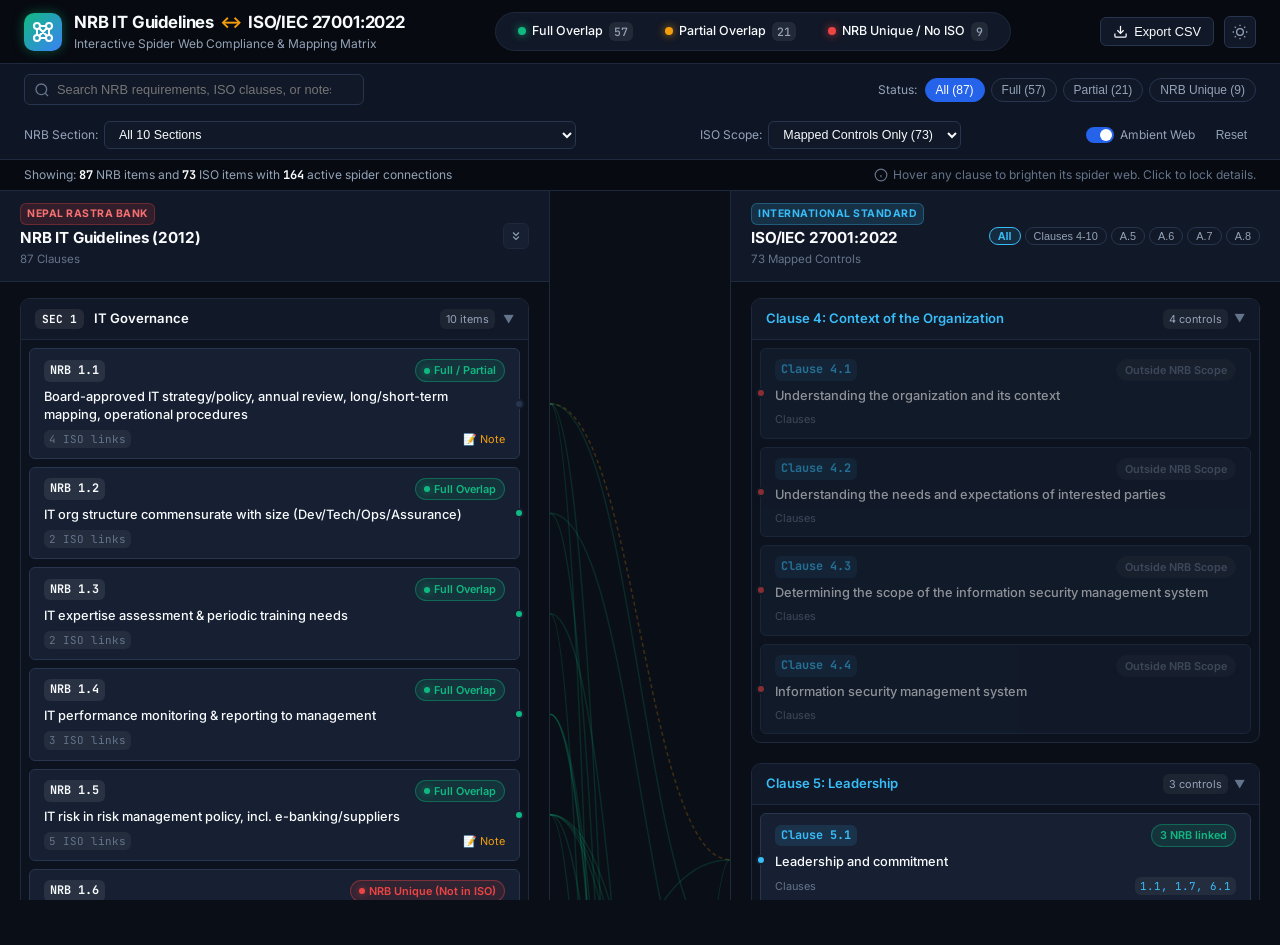
==== index.html @ d47e1eea "first" ====
<!DOCTYPE html>
<html lang="en">
<head>
  <meta charset="UTF-8">
  <meta name="viewport" content="width=device-width, initial-scale=1.0">
  <title>NRB IT Guidelines ↔ ISO 27001:2022 Interactive Spider Web</title>
  <link rel="stylesheet" href="style.css">
  <link rel="preconnect" href="https://fonts.googleapis.com">
  <link rel="preconnect" href="https://fonts.gstatic.com" crossorigin>
  <link href="https://fonts.googleapis.com/css2?family=Inter:wght@300;400;500;600;700;800&family=JetBrains+Mono:wght@400;500;600&display=swap" rel="stylesheet">
</head>
<body class="dark-theme">
  <!-- Top App Bar -->
  <header class="top-header">
    <div class="brand-group">
      <div class="brand-icon">
        <svg width="24" height="24" viewBox="0 0 24 24" fill="none" stroke="currentColor" stroke-width="2">
          <circle cx="6" cy="6" r="3"/>
          <circle cx="18" cy="18" r="3"/>
          <circle cx="6" cy="18" r="3"/>
          <circle cx="18" cy="6" r="3"/>
          <path d="M6 9v6M18 9v6M9 6h6M9 18h6M8.5 8.5l7 7M8.5 15.5l7-7"/>
        </svg>
      </div>
      <div class="brand-text">
        <h1>NRB IT Guidelines <span>↔</span> ISO/IEC 27001:2022</h1>
        <p class="brand-subtitle">Interactive Spider Web Compliance & Mapping Matrix</p>
      </div>
    </div>

    <!-- Quick Legend -->
    <div class="legend-bar">
      <div class="legend-item" data-filter="full" id="legendFull">
        <span class="legend-dot dot-full"></span>
        <span class="legend-name">Full Overlap</span>
        <span class="legend-count" id="countFull">57</span>
      </div>
      <div class="legend-item" data-filter="partial" id="legendPartial">
        <span class="legend-dot dot-partial"></span>
        <span class="legend-name">Partial Overlap</span>
        <span class="legend-count" id="countPartial">21</span>
      </div>
      <div class="legend-item" data-filter="none" id="legendNone">
        <span class="legend-dot dot-none"></span>
        <span class="legend-name">NRB Unique / No ISO</span>
        <span class="legend-count" id="countNone">9</span>
      </div>
    </div>

    <!-- Actions -->
    <div class="header-actions">
      <button class="btn btn-outline" id="btnExportCsv" title="Export Mappings to CSV">
        <svg width="15" height="15" viewBox="0 0 24 24" fill="none" stroke="currentColor" stroke-width="2">
          <path d="M21 15v4a2 2 0 0 1-2 2H5a2 2 0 0 1-2-2v-4"/>
          <polyline points="7 10 12 15 17 10"/>
          <line x1="12" y1="15" x2="12" y2="3"/>
        </svg>
        <span>Export CSV</span>
      </button>
      <button class="btn btn-icon" id="btnThemeToggle" title="Toggle Theme">
        <svg id="themeIconSun" width="16" height="16" viewBox="0 0 24 24" fill="none" stroke="currentColor" stroke-width="2">
          <circle cx="12" cy="12" r="5"/>
          <line x1="12" y1="1" x2="12" y2="3"/>
          <line x1="12" y1="21" x2="12" y2="23"/>
          <line x1="4.22" y1="4.22" x2="5.64" y2="5.64"/>
          <line x1="18.36" y1="18.36" x2="19.78" y2="19.78"/>
          <line x1="1" y1="12" x2="3" y2="12"/>
          <line x1="21" y1="12" x2="23" y2="12"/>
          <line x1="4.22" y1="19.78" x2="5.64" y2="18.36"/>
          <line x1="18.36" y1="5.64" x2="19.78" y2="4.22"/>
        </svg>
      </button>
    </div>
  </header>

  <!-- Controls & Filter Toolbar -->
  <section class="toolbar">
    <div class="search-box">
      <svg class="search-icon" width="16" height="16" viewBox="0 0 24 24" fill="none" stroke="currentColor" stroke-width="2">
        <circle cx="11" cy="11" r="8"/>
        <line x1="21" y1="21" x2="16.65" y2="16.65"/>
      </svg>
      <input type="text" id="searchInput" placeholder="Search NRB requirements, ISO clauses, or notes...">
      <button class="search-clear-btn" id="searchClearBtn" title="Clear search">✕</button>
    </div>

    <!-- Filter Pills -->
    <div class="filter-group">
      <label>Status:</label>
      <button class="filter-pill active" data-status="all">All (87)</button>
      <button class="filter-pill pill-full" data-status="full">Full (57)</button>
      <button class="filter-pill pill-partial" data-status="partial">Partial (21)</button>
      <button class="filter-pill pill-none" data-status="none">NRB Unique (9)</button>
    </div>

    <!-- Section Filter Dropdown -->
    <div class="dropdown-group">
      <label for="sectionSelect">NRB Section:</label>
      <select id="sectionSelect">
        <option value="all">All 10 Sections</option>
      </select>
    </div>

    <!-- ISO Filter Dropdown -->
    <div class="dropdown-group">
      <label for="isoScopeSelect">ISO Scope:</label>
      <select id="isoScopeSelect">
        <option value="mapped">Mapped Controls Only (73)</option>
        <option value="all">All Standard Controls (123)</option>
      </select>
    </div>

    <!-- Display Options -->
    <div class="toggle-group">
      <label class="toggle-label" title="Show all background spider lines or only highlight on hover">
        <input type="checkbox" id="toggleShowAllLines" checked>
        <span class="toggle-switch"></span>
        <span class="toggle-text">Ambient Web</span>
      </label>
      <button class="btn btn-sm btn-ghost" id="btnResetFilters" title="Reset all filters">Reset</button>
    </div>
  </section>

  <!-- Notification Banner / Stats Info -->
  <div class="info-strip" id="infoStrip">
    <div class="focus-banner" id="focusBanner" style="display: none;">
      <span class="focus-pulse-dot"></span>
      <span class="focus-badge">FOCUS VIEW</span>
      <span class="focus-text" id="focusBannerText">Showing mapped clauses only</span>
      <button class="btn btn-sm btn-outline focus-return-btn" id="btnDeselectFocus" title="Return to full view (Esc)">✕ Deselect / Return</button>
    </div>
    <div class="info-stat">
      <span>Showing:</span> <strong id="visibleNrbCount">87</strong> NRB items
      <span>and</span> <strong id="visibleIsoCount">73</strong> ISO items
      <span>with</span> <strong id="visibleLinksCount">164</strong> active spider connections
    </div>
    <div class="hover-hint" id="hoverHint">
      <svg width="14" height="14" viewBox="0 0 24 24" fill="none" stroke="currentColor" stroke-width="2">
        <circle cx="12" cy="12" r="10"/>
        <line x1="12" y1="16" x2="12" y2="12"/>
        <line x1="12" y1="8" x2="12.01" y2="8"/>
      </svg>
      <span>Hover any clause to brighten its spider web. Click to lock details.</span>
    </div>
  </div>

  <!-- Main Mapping Workspace -->
  <main class="mapping-workspace" id="workspace">
    <!-- Left Column: NRB IT Guidelines -->
    <section class="column-panel left-panel" id="nrbPanel">
      <div class="panel-header">
        <div class="panel-title-wrap">
          <div class="panel-badge nrb-badge">NEPAL RASTRA BANK</div>
          <h2>NRB IT Guidelines (2012)</h2>
          <span class="panel-count" id="nrbPanelCount">87 Clauses</span>
        </div>
        <button class="btn-icon-sm" id="btnCollapseAllSections" title="Expand / Collapse all sections">
          <svg width="14" height="14" viewBox="0 0 24 24" fill="none" stroke="currentColor" stroke-width="2">
            <polyline points="7 13 12 18 17 13"/>
            <polyline points="7 6 12 11 17 6"/>
          </svg>
        </button>
      </div>

      <div class="panel-content" id="nrbList">
        <!-- Injected via JavaScript -->
      </div>
    </section>

    <!-- Center Column: SVG Spider Web Canvas -->
    <div class="web-connector-container" id="webContainer">
      <svg id="spiderWebSvg" class="spider-web-svg" xmlns="http://www.w3.org/2000/svg">
        <defs>
          <filter id="glowGreen" x="-20%" y="-20%" width="140%" height="140%">
            <feDropShadow dx="0" dy="0" stdDeviation="3" flood-color="#10b981" flood-opacity="0.9"/>
          </filter>
          <filter id="glowYellow" x="-20%" y="-20%" width="140%" height="140%">
            <feDropShadow dx="0" dy="0" stdDeviation="3" flood-color="#f59e0b" flood-opacity="0.9"/>
          </filter>
          <filter id="glowRed" x="-20%" y="-20%" width="140%" height="140%">
            <feDropShadow dx="0" dy="0" stdDeviation="3" flood-color="#ef4444" flood-opacity="0.9"/>
          </filter>
        </defs>
        <g id="spiderLinesLayer"></g>
      </svg>
    </div>

    <!-- Right Column: ISO/IEC 27001:2022 -->
    <section class="column-panel right-panel" id="isoPanel">
      <div class="panel-header">
        <div class="panel-title-wrap">
          <div class="panel-badge iso-badge">INTERNATIONAL STANDARD</div>
          <h2>ISO/IEC 27001:2022</h2>
          <span class="panel-count" id="isoPanelCount">73 Mapped Controls</span>
        </div>
        <div class="iso-filter-pills">
          <button class="pill-mini active" data-isogroup="all">All</button>
          <button class="pill-mini" data-isogroup="Clauses">Clauses 4-10</button>
          <button class="pill-mini" data-isogroup="A.5">A.5</button>
          <button class="pill-mini" data-isogroup="A.6">A.6</button>
          <button class="pill-mini" data-isogroup="A.7">A.7</button>
          <button class="pill-mini" data-isogroup="A.8">A.8</button>
        </div>
      </div>

      <div class="panel-content" id="isoList">
        <div class="nrb-unique-notice" id="nrbUniqueNotice" style="display: none;">
          <div class="notice-icon">🔴</div>
          <div class="notice-title">NRB-Unique Requirement</div>
          <div class="notice-desc">This guideline is specific to Nepal Rastra Bank regulations with <strong>no direct ISO/IEC 27001:2022 equivalent</strong>. Dedicated Nepal banking audit evidence is required.</div>
        </div>
        <!-- Injected via JavaScript -->
      </div>
    </section>
  </main>

  <!-- Interactive Floating Line Tooltip -->
  <div class="line-tooltip" id="lineTooltip"></div>

  <!-- Scripts -->
  <script src="data.js"></script>
  <script src="app.js"></script>
</body>
</html>
---- style.css ----
/* ==========================================================================
   NRB IT Guidelines ↔ ISO 27001:2022 Interactive Spider Web Styles
   ========================================================================== */

:root {
  --font-sans: 'Inter', -apple-system, BlinkMacSystemFont, 'Segoe UI', Roboto, sans-serif;
  --font-mono: 'JetBrains Mono', monospace;

  /* Color Palette - Dark Theme Default */
  --bg-primary: #0a0e17;
  --bg-secondary: #111827;
  --bg-card: #162032;
  --bg-card-hover: #1e293b;
  --bg-card-active: #1e2e4a;
  --bg-header: #070a10;
  --bg-toolbar: #0e1626;
  --bg-drawer: #0f172a;
  
  --border-subtle: #1f293d;
  --border-card: #27354f;
  --border-active: #3b82f6;

  --text-primary: #f8fafc;
  --text-secondary: #94a3b8;
  --text-muted: #64748b;

  /* Status Colors */
  --color-full: #10b981;
  --color-full-bg: rgba(16, 185, 129, 0.12);
  --color-full-border: rgba(16, 185, 129, 0.4);
  --color-full-glow: rgba(16, 185, 129, 0.8);

  --color-partial: #f59e0b;
  --color-partial-bg: rgba(245, 158, 11, 0.12);
  --color-partial-border: rgba(245, 158, 11, 0.4);
  --color-partial-glow: rgba(245, 158, 11, 0.8);

  --color-none: #ef4444;
  --color-none-bg: rgba(239, 68, 68, 0.12);
  --color-none-border: rgba(239, 68, 68, 0.4);
  --color-none-glow: rgba(239, 68, 68, 0.8);

  --color-iso: #38bdf8;
  --color-iso-bg: rgba(56, 189, 248, 0.12);

  --shadow-sm: 0 1px 2px 0 rgba(0, 0, 0, 0.05);
  --shadow-md: 0 4px 6px -1px rgba(0, 0, 0, 0.3), 0 2px 4px -2px rgba(0, 0, 0, 0.3);
  --shadow-lg: 0 10px 25px -3px rgba(0, 0, 0, 0.5), 0 4px 6px -4px rgba(0, 0, 0, 0.5);
  --shadow-glow: 0 0 15px rgba(59, 130, 246, 0.35);

  --radius-sm: 6px;
  --radius-md: 10px;
  --radius-lg: 14px;
  --radius-full: 9999px;

  --transition-fast: 0.15s ease;
  --transition-normal: 0.25s ease;
}

/* Light Theme Variables */
body.light-theme {
  --bg-primary: #f1f5f9;
  --bg-secondary: #ffffff;
  --bg-card: #ffffff;
  --bg-card-hover: #f8fafc;
  --bg-card-active: #e0f2fe;
  --bg-header: #ffffff;
  --bg-toolbar: #f8fafc;
  --bg-drawer: #ffffff;

  --border-subtle: #e2e8f0;
  --border-card: #cbd5e1;
  --border-active: #2563eb;

  --text-primary: #0f172a;
  --text-secondary: #475569;
  --text-muted: #94a3b8;

  --color-full-bg: rgba(16, 185, 129, 0.15);
  --color-partial-bg: rgba(245, 158, 11, 0.15);
  --color-none-bg: rgba(239, 68, 68, 0.15);
  --color-iso-bg: rgba(14, 165, 233, 0.15);
}

/* Base Styles */
* {
  box-sizing: border-box;
  margin: 0;
  padding: 0;
}

html, body {
  height: 100%;
  font-family: var(--font-sans);
  background-color: var(--bg-primary);
  color: var(--text-primary);
  overflow: hidden;
  line-height: 1.5;
  -webkit-font-smoothing: antialiased;
}

/* ==========================================================================
   Header
   ========================================================================== */
.top-header {
  height: 64px;
  background-color: var(--bg-header);
  border-bottom: 1px solid var(--border-subtle);
  display: flex;
  align-items: center;
  justify-content: space-between;
  padding: 0 24px;
  gap: 20px;
  z-index: 30;
}

.brand-group {
  display: flex;
  align-items: center;
  gap: 12px;
}

.brand-icon {
  width: 38px;
  height: 38px;
  border-radius: var(--radius-md);
  background: linear-gradient(135deg, #10b981 0%, #3b82f6 100%);
  display: flex;
  align-items: center;
  justify-content: center;
  color: #ffffff;
  box-shadow: 0 0 12px rgba(16, 185, 129, 0.4);
}

.brand-text h1 {
  font-size: 1.05rem;
  font-weight: 700;
  letter-spacing: -0.01em;
  display: flex;
  align-items: center;
  gap: 6px;
}

.brand-text h1 span {
  color: var(--color-partial);
}

.brand-subtitle {
  font-size: 0.75rem;
  color: var(--text-secondary);
}

/* Legend Bar */
.legend-bar {
  display: flex;
  align-items: center;
  gap: 16px;
  background-color: var(--bg-secondary);
  padding: 6px 14px;
  border-radius: var(--radius-full);
  border: 1px solid var(--border-subtle);
}

.legend-item {
  display: flex;
  align-items: center;
  gap: 6px;
  font-size: 0.78rem;
  font-weight: 500;
  cursor: pointer;
  padding: 3px 8px;
  border-radius: var(--radius-full);
  transition: all var(--transition-fast);
}

.legend-item:hover {
  background-color: var(--bg-card-hover);
}

.legend-dot {
  width: 8px;
  height: 8px;
  border-radius: 50%;
}

.dot-full { background-color: var(--color-full); box-shadow: 0 0 8px var(--color-full-glow); }
.dot-partial { background-color: var(--color-partial); box-shadow: 0 0 8px var(--color-partial-glow); }
.dot-none { background-color: var(--color-none); box-shadow: 0 0 8px var(--color-none-glow); }

.legend-count {
  font-family: var(--font-mono);
  font-size: 0.72rem;
  padding: 1px 5px;
  background-color: rgba(255, 255, 255, 0.08);
  border-radius: var(--radius-sm);
  color: var(--text-secondary);
}

/* Header Actions */
.header-actions {
  display: flex;
  align-items: center;
  gap: 10px;
}

.btn {
  display: inline-flex;
  align-items: center;
  gap: 6px;
  padding: 6px 12px;
  border-radius: var(--radius-sm);
  font-size: 0.8rem;
  font-weight: 500;
  cursor: pointer;
  border: 1px solid transparent;
  transition: all var(--transition-fast);
  background-color: transparent;
  color: var(--text-primary);
}

.btn-outline {
  border-color: var(--border-card);
  background-color: var(--bg-secondary);
}

.btn-outline:hover {
  background-color: var(--bg-card-hover);
  border-color: var(--border-active);
}

.btn-ghost {
  color: var(--text-secondary);
}

.btn-ghost:hover {
  background-color: var(--bg-card-hover);
  color: var(--text-primary);
}

.btn-sm {
  padding: 4px 8px;
  font-size: 0.75rem;
}

.btn-icon {
  width: 32px;
  height: 32px;
  padding: 0;
  display: flex;
  align-items: center;
  justify-content: center;
  border-radius: var(--radius-sm);
  border: 1px solid var(--border-card);
  background-color: var(--bg-secondary);
  color: var(--text-secondary);
  cursor: pointer;
}

.btn-icon:hover {
  color: var(--text-primary);
  border-color: var(--border-active);
}

.btn-icon-sm {
  width: 26px;
  height: 26px;
  display: flex;
  align-items: center;
  justify-content: center;
  border-radius: var(--radius-sm);
  border: 1px solid var(--border-subtle);
  background-color: var(--bg-card);
  color: var(--text-secondary);
  cursor: pointer;
}

.btn-icon-sm:hover {
  background-color: var(--bg-card-hover);
  color: var(--text-primary);
}

/* ==========================================================================
   Toolbar
   ========================================================================== */
.toolbar {
  background-color: var(--bg-toolbar);
  border-bottom: 1px solid var(--border-subtle);
  padding: 10px 24px;
  display: flex;
  align-items: center;
  justify-content: space-between;
  gap: 16px;
  flex-wrap: wrap;
  z-index: 25;
}

.search-box {
  position: relative;
  width: 340px;
  display: flex;
  align-items: center;
}

.search-icon {
  position: absolute;
  left: 10px;
  color: var(--text-muted);
  pointer-events: none;
}

.search-box input {
  width: 100%;
  padding: 7px 32px 7px 32px;
  border-radius: var(--radius-sm);
  border: 1px solid var(--border-card);
  background-color: var(--bg-secondary);
  color: var(--text-primary);
  font-size: 0.8rem;
  outline: none;
  transition: all var(--transition-fast);
}

.search-box input:focus {
  border-color: var(--border-active);
  box-shadow: 0 0 0 2px rgba(59, 130, 246, 0.2);
}

.search-clear-btn {
  position: absolute;
  right: 8px;
  background: none;
  border: none;
  color: var(--text-muted);
  cursor: pointer;
  font-size: 0.75rem;
  display: none;
}

.search-clear-btn.visible {
  display: block;
}

.filter-group {
  display: flex;
  align-items: center;
  gap: 6px;
}

.filter-group label, .dropdown-group label {
  font-size: 0.75rem;
  color: var(--text-secondary);
  margin-right: 2px;
}

.filter-pill {
  padding: 4px 10px;
  border-radius: var(--radius-full);
  border: 1px solid var(--border-card);
  background-color: var(--bg-secondary);
  color: var(--text-secondary);
  font-size: 0.75rem;
  cursor: pointer;
  transition: all var(--transition-fast);
}

.filter-pill:hover {
  border-color: var(--border-active);
  color: var(--text-primary);
}

.filter-pill.active {
  background-color: #2563eb;
  color: #ffffff;
  border-color: #2563eb;
  font-weight: 500;
}

.filter-pill.pill-full.active {
  background-color: var(--color-full);
  border-color: var(--color-full);
  color: #052e16;
}

.filter-pill.pill-partial.active {
  background-color: var(--color-partial);
  border-color: var(--color-partial);
  color: #451a03;
}

.filter-pill.pill-none.active {
  background-color: var(--color-none);
  border-color: var(--color-none);
  color: #ffffff;
}

.dropdown-group select {
  padding: 5px 10px;
  border-radius: var(--radius-sm);
  border: 1px solid var(--border-card);
  background-color: var(--bg-secondary);
  color: var(--text-primary);
  font-size: 0.78rem;
  outline: none;
  cursor: pointer;
}

.dropdown-group select:focus {
  border-color: var(--border-active);
}

.toggle-group {
  display: flex;
  align-items: center;
  gap: 12px;
}

.toggle-label {
  display: flex;
  align-items: center;
  gap: 6px;
  font-size: 0.75rem;
  color: var(--text-secondary);
  cursor: pointer;
  user-select: none;
}

.toggle-label input {
  display: none;
}

.toggle-switch {
  width: 28px;
  height: 16px;
  border-radius: var(--radius-full);
  background-color: var(--border-card);
  position: relative;
  transition: all var(--transition-fast);
}

.toggle-switch::after {
  content: '';
  position: absolute;
  left: 2px;
  top: 2px;
  width: 12px;
  height: 12px;
  border-radius: 50%;
  background-color: #ffffff;
  transition: all var(--transition-fast);
}

.toggle-label input:checked + .toggle-switch {
  background-color: #2563eb;
}

.toggle-label input:checked + .toggle-switch::after {
  transform: translateX(12px);
}

/* ==========================================================================
   Info Strip
   ========================================================================== */
.info-strip {
  background-color: var(--bg-header);
  border-bottom: 1px solid var(--border-subtle);
  padding: 6px 24px;
  display: flex;
  align-items: center;
  justify-content: space-between;
  font-size: 0.75rem;
  color: var(--text-secondary);
}

.info-stat strong {
  color: var(--text-primary);
  font-family: var(--font-mono);
}

.hover-hint {
  display: flex;
  align-items: center;
  gap: 5px;
  color: var(--text-muted);
}

/* ==========================================================================
   Mapping Workspace Layout
   ========================================================================== */
.mapping-workspace {
  display: flex;
  height: calc(100vh - 146px);
  position: relative;
  overflow: hidden;
}

/* Columns */
.column-panel {
  flex: 1 1 0;
  min-width: 320px;
  display: flex;
  flex-direction: column;
  height: 100%;
  position: relative;
  background-color: var(--bg-primary);
}

.left-panel {
  border-right: 1px solid var(--border-subtle);
}

.right-panel {
  border-left: 1px solid var(--border-subtle);
}

.panel-header {
  padding: 12px 20px;
  border-bottom: 1px solid var(--border-subtle);
  background-color: var(--bg-secondary);
  display: flex;
  align-items: center;
  justify-content: space-between;
  flex-shrink: 0;
}

.panel-title-wrap {
  display: flex;
  flex-direction: column;
  gap: 2px;
}

.panel-badge {
  font-size: 0.65rem;
  font-weight: 700;
  letter-spacing: 0.05em;
  padding: 2px 6px;
  border-radius: var(--radius-sm);
  width: fit-content;
}

.nrb-badge {
  background-color: rgba(239, 68, 68, 0.15);
  color: #f87171;
  border: 1px solid rgba(239, 68, 68, 0.3);
}

.iso-badge {
  background-color: rgba(56, 189, 248, 0.15);
  color: #38bdf8;
  border: 1px solid rgba(56, 189, 248, 0.3);
}

.panel-header h2 {
  font-size: 0.95rem;
  font-weight: 700;
  letter-spacing: -0.01em;
}

.panel-count {
  font-size: 0.72rem;
  color: var(--text-muted);
}

.iso-filter-pills {
  display: flex;
  gap: 4px;
  flex-wrap: wrap;
}

.pill-mini {
  padding: 2px 8px;
  border-radius: var(--radius-full);
  border: 1px solid var(--border-card);
  background: transparent;
  color: var(--text-secondary);
  font-size: 0.68rem;
  cursor: pointer;
}

.pill-mini:hover {
  border-color: var(--border-active);
  color: var(--text-primary);
}

.pill-mini.active {
  background-color: var(--color-iso-bg);
  border-color: var(--color-iso);
  color: var(--color-iso);
  font-weight: 600;
}

.panel-content {
  flex: 1;
  overflow-y: auto;
  padding: 16px 20px;
  scroll-behavior: smooth;
}

/* Custom Scrollbars */
.panel-content::-webkit-scrollbar {
  width: 6px;
}

.panel-content::-webkit-scrollbar-track {
  background: transparent;
}

.panel-content::-webkit-scrollbar-thumb {
  background-color: var(--border-card);
  border-radius: 3px;
}

.panel-content::-webkit-scrollbar-thumb:hover {
  background-color: var(--text-muted);
}

/* ==========================================================================
   Spider Web SVG Canvas (Center Column)
   ========================================================================== */
.web-connector-container {
  width: 180px;
  flex-shrink: 0;
  height: 100%;
  position: relative;
  background-color: rgba(10, 14, 23, 0.6);
  pointer-events: none;
}

.spider-web-svg {
  width: 100%;
  height: 100%;
  position: absolute;
  top: 0;
  left: 0;
  overflow: visible;
}

/* SVG Line Paths */
.web-path {
  fill: none;
  pointer-events: stroke;
  cursor: pointer;
  transition: stroke-opacity 0.2s ease, stroke-width 0.2s ease;
}

/* Ambient Default */
.web-path.path-full {
  stroke: var(--color-full);
  stroke-opacity: 0.16;
  stroke-width: 1.5px;
}

.web-path.path-partial {
  stroke: var(--color-partial);
  stroke-opacity: 0.22;
  stroke-width: 1.5px;
  stroke-dasharray: 4, 3;
}

/* Hidden background web */
body.hide-ambient-web .web-path {
  stroke-opacity: 0 !important;
}

/* When a card or line is hovered */
body.has-active-hover .web-path {
  stroke-opacity: 0.03;
  stroke-width: 1px;
}

body.has-active-hover .web-path.is-active {
  stroke-opacity: 1.0 !important;
  stroke-width: 3.5px !important;
  stroke-dasharray: none !important;
}

.web-path.is-active.path-full {
  filter: url(#glowGreen);
}

.web-path.is-active.path-partial {
  filter: url(#glowYellow);
}

/* ==========================================================================
   Section Groupings & Cards (NRB Left Column)
   ========================================================================== */
.section-group, .iso-theme-group {
  margin-bottom: 20px;
  background-color: rgba(17, 24, 39, 0.5);
  border-radius: var(--radius-md);
  border: 1px solid var(--border-subtle);
  overflow: hidden;
  max-height: 5000px;
  opacity: 1;
  box-sizing: border-box;
  transition: max-height 0.38s cubic-bezier(0.4, 0, 0.2, 1),
              opacity 0.28s ease,
              margin 0.38s cubic-bezier(0.4, 0, 0.2, 1),
              border-color 0.28s ease;
}

.section-group.is-unmapped-hidden,
.iso-theme-group.is-unmapped-hidden {
  opacity: 0 !important;
  max-height: 0 !important;
  margin-top: 0 !important;
  margin-bottom: 0 !important;
  border-width: 0 !important;
  overflow: hidden !important;
  pointer-events: none !important;
}

.section-header {
  padding: 10px 14px;
  background-color: var(--bg-secondary);
  border-bottom: 1px solid var(--border-subtle);
  display: flex;
  align-items: center;
  justify-content: space-between;
  cursor: pointer;
  user-select: none;
  transition: background-color var(--transition-fast);
}

.section-header:hover {
  background-color: var(--bg-card-hover);
}

.section-header-left {
  display: flex;
  align-items: center;
  gap: 10px;
}

.section-number-badge {
  font-size: 0.7rem;
  font-weight: 700;
  padding: 2px 7px;
  border-radius: var(--radius-sm);
  background-color: rgba(255, 255, 255, 0.08);
  color: var(--text-primary);
  font-family: var(--font-mono);
}

.section-title {
  font-size: 0.82rem;
  font-weight: 600;
}

.section-header-right {
  display: flex;
  align-items: center;
  gap: 8px;
}

.section-stats-pill {
  font-size: 0.68rem;
  color: var(--text-secondary);
  background-color: rgba(255, 255, 255, 0.05);
  padding: 2px 6px;
  border-radius: var(--radius-sm);
}

.section-toggle-icon {
  font-size: 0.7rem;
  color: var(--text-muted);
  transition: transform var(--transition-fast);
}

.section-group.collapsed .section-toggle-icon {
  transform: rotate(-90deg);
}

.section-items {
  padding: 8px;
  display: flex;
  flex-direction: column;
  transition: all var(--transition-fast);
}

.section-group.collapsed .section-items {
  display: none;
}

/* Card Styles */
.clause-card {
  position: relative;
  background-color: var(--bg-card);
  border: 1px solid var(--border-card);
  border-radius: var(--radius-sm);
  padding: 10px 14px;
  margin-bottom: 8px;
  cursor: pointer;
  max-height: 340px;
  opacity: 1;
  transform: scale(1);
  box-sizing: border-box;
  transition: max-height 0.35s cubic-bezier(0.4, 0, 0.2, 1),
              opacity 0.25s ease,
              padding 0.35s cubic-bezier(0.4, 0, 0.2, 1),
              margin 0.35s cubic-bezier(0.4, 0, 0.2, 1),
              transform 0.25s ease,
              background-color var(--transition-fast),
              border-color var(--transition-fast),
              box-shadow var(--transition-fast);
}

.clause-card:last-child {
  margin-bottom: 0;
}

/* Hidden Unmapped - Smooth collapse */
.clause-card.is-unmapped-hidden {
  opacity: 0 !important;
  max-height: 0 !important;
  padding-top: 0 !important;
  padding-bottom: 0 !important;
  margin-top: 0 !important;
  margin-bottom: 0 !important;
  border: 0 !important;
  overflow: hidden !important;
  pointer-events: none !important;
  transform: scale(0.95) !important;
}

/* Faded Unmapped - Invisible on hovered side to preserve mouse position */
.clause-card.is-unmapped-faded {
  opacity: 0 !important;
  visibility: hidden !important;
  pointer-events: none !important;
  transform: scale(0.95) !important;
  filter: blur(3px) !important;
}

.clause-card:hover {
  background-color: var(--bg-card-hover);
  border-color: var(--border-active);
  transform: translateX(3px);
  box-shadow: var(--shadow-md);
}

.clause-card.is-active-source {
  background-color: var(--bg-card-active);
  transform: translateX(5px);
  box-shadow: 0 0 14px rgba(59, 130, 246, 0.3);
}

.clause-card.is-active-target {
  background-color: var(--bg-card-active);
  transform: translateX(-4px);
}

.clause-card.is-locked {
  border-color: #3b82f6 !important;
  background-color: rgba(59, 130, 246, 0.14) !important;
  box-shadow: 0 0 0 2px rgba(59, 130, 246, 0.6), 0 0 16px rgba(59, 130, 246, 0.35) !important;
  transform: scale(1.02) !important;
  z-index: 10;
}

/* Status Highlights */
.clause-card.status-full.is-active-source,
.clause-card.status-full.is-active-target {
  border-color: var(--color-full) !important;
  box-shadow: 0 0 14px var(--color-full-bg);
}

.clause-card.status-partial.is-active-source,
.clause-card.status-partial.is-active-target {
  border-color: var(--color-partial) !important;
  box-shadow: 0 0 14px var(--color-partial-bg);
}

.clause-card.status-none.is-active-source {
  border-color: var(--color-none) !important;
  box-shadow: 0 0 14px var(--color-none-bg);
}

/* Anchor Port Dots */
.anchor-port {
  position: absolute;
  width: 10px;
  height: 10px;
  border-radius: 50%;
  top: 50%;
  transform: translateY(-50%);
  background-color: var(--border-card);
  border: 2px solid var(--bg-card);
  transition: all var(--transition-fast);
  z-index: 10;
}

.left-panel .anchor-port {
  right: -5px;
}

.right-panel .anchor-port {
  left: -5px;
}

.anchor-port.port-full {
  background-color: var(--color-full);
}

.anchor-port.port-partial {
  background-color: var(--color-partial);
}

.anchor-port.port-none {
  background-color: var(--color-none);
}

.anchor-port.port-iso {
  background-color: var(--color-iso);
}

.clause-card:hover .anchor-port,
.clause-card.is-active-source .anchor-port,
.clause-card.is-active-target .anchor-port {
  transform: translateY(-50%) scale(1.4);
  box-shadow: 0 0 8px currentColor;
}

/* Card Header */
.card-header {
  display: flex;
  align-items: center;
  justify-content: space-between;
  margin-bottom: 6px;
  gap: 8px;
}

.ref-badge {
  font-family: var(--font-mono);
  font-size: 0.74rem;
  font-weight: 700;
  padding: 2px 6px;
  border-radius: var(--radius-sm);
  background-color: rgba(255, 255, 255, 0.08);
  color: var(--text-primary);
}

.status-badge {
  font-size: 0.68rem;
  font-weight: 600;
  padding: 2px 8px;
  border-radius: var(--radius-full);
  display: inline-flex;
  align-items: center;
  gap: 4px;
}

.badge-full {
  background-color: var(--color-full-bg);
  color: var(--color-full);
  border: 1px solid var(--color-full-border);
}

.badge-partial {
  background-color: var(--color-partial-bg);
  color: var(--color-partial);
  border: 1px solid var(--color-partial-border);
}

.badge-none {
  background-color: var(--color-none-bg);
  color: var(--color-none);
  border: 1px solid var(--color-none-border);
}

.badge-iso-neutral {
  background-color: rgba(255, 255, 255, 0.05);
  color: var(--text-muted);
  border: 1px solid var(--border-subtle);
}

.card-title {
  font-size: 0.8rem;
  color: var(--text-primary);
  font-weight: 500;
  line-height: 1.4;
  margin-bottom: 6px;
}

.card-meta {
  display: flex;
  align-items: center;
  justify-content: space-between;
  font-size: 0.7rem;
  color: var(--text-muted);
  gap: 8px;
}

.card-connections {
  display: flex;
  align-items: center;
  gap: 4px;
  font-family: var(--font-mono);
  font-size: 0.68rem;
}

.conn-chip {
  padding: 1px 5px;
  border-radius: var(--radius-sm);
  background-color: rgba(255, 255, 255, 0.06);
}

.has-notes-badge {
  display: inline-flex;
  align-items: center;
  gap: 3px;
  color: var(--color-partial);
  font-size: 0.68rem;
}

/* ==========================================================================
   ISO Controls Right Column Styles
   ========================================================================== */
.iso-theme-group {
  margin-bottom: 20px;
  background-color: rgba(17, 24, 39, 0.5);
  border-radius: var(--radius-md);
  border: 1px solid var(--border-subtle);
  overflow: hidden;
}

.iso-theme-header {
  padding: 10px 14px;
  background-color: var(--bg-secondary);
  border-bottom: 1px solid var(--border-subtle);
  display: flex;
  align-items: center;
  justify-content: space-between;
  cursor: pointer;
  user-select: none;
}

.iso-theme-header:hover {
  background-color: var(--bg-card-hover);
}

.iso-theme-title {
  font-size: 0.82rem;
  font-weight: 600;
  color: var(--color-iso);
}

.iso-items {
  padding: 8px;
  display: flex;
  flex-direction: column;
}

.iso-theme-group.collapsed .iso-items {
  display: none;
}

.iso-theme-group.collapsed .section-toggle-icon {
  transform: rotate(-90deg);
}

.clause-card.iso-card:hover {
  transform: translateX(-3px);
}

.clause-card.iso-unmapped {
  opacity: 0.55;
}

.clause-card.iso-unmapped:hover {
  opacity: 1;
}

/* ==========================================================================
   Detail Inspector Drawer
   ========================================================================== */
.detail-drawer {
  display: none !important;
}

.drawer-header {
  padding: 16px 20px;
  border-bottom: 1px solid var(--border-subtle);
  background-color: var(--bg-secondary);
  display: flex;
  align-items: center;
  justify-content: space-between;
}

.drawer-header-left {
  display: flex;
  align-items: center;
  gap: 8px;
}

.drawer-chip {
  font-family: var(--font-mono);
  font-size: 0.85rem;
  font-weight: 700;
  padding: 3px 8px;
  border-radius: var(--radius-sm);
  background-color: #2563eb;
  color: #ffffff;
}

.drawer-status-badge {
  font-size: 0.72rem;
  font-weight: 600;
  padding: 2px 8px;
  border-radius: var(--radius-full);
}

.drawer-header-right {
  display: flex;
  align-items: center;
  gap: 8px;
}

.btn-icon-close {
  background: none;
  border: none;
  color: var(--text-muted);
  cursor: pointer;
  font-size: 1.1rem;
  padding: 4px;
}

.btn-icon-close:hover {
  color: var(--text-primary);
}

.drawer-body {
  padding: 20px;
  overflow-y: auto;
  flex: 1;
  display: flex;
  flex-direction: column;
  gap: 18px;
}

.drawer-section-title {
  font-size: 0.72rem;
  text-transform: uppercase;
  letter-spacing: 0.06em;
  color: var(--text-muted);
  margin-bottom: 6px;
  font-weight: 600;
}

.drawer-text-box {
  background-color: var(--bg-secondary);
  border: 1px solid var(--border-card);
  border-radius: var(--radius-sm);
  padding: 12px 14px;
  font-size: 0.84rem;
  line-height: 1.6;
}

.drawer-notes-box {
  background-color: rgba(245, 158, 11, 0.08);
  border: 1px solid rgba(245, 158, 11, 0.3);
  border-radius: var(--radius-sm);
  padding: 12px 14px;
  font-size: 0.82rem;
  color: #fbbf24;
  line-height: 1.5;
}

.connected-chips-list {
  display: flex;
  flex-direction: column;
  gap: 8px;
}

.connected-item-card {
  padding: 10px 12px;
  border-radius: var(--radius-sm);
  border: 1px solid var(--border-subtle);
  background-color: var(--bg-secondary);
  cursor: pointer;
  display: flex;
  flex-direction: column;
  gap: 4px;
  transition: all var(--transition-fast);
}

.connected-item-card:hover {
  border-color: var(--border-active);
  background-color: var(--bg-card-hover);
  transform: translateX(3px);
}

.conn-header {
  display: flex;
  align-items: center;
  justify-content: space-between;
}

.conn-code {
  font-family: var(--font-mono);
  font-size: 0.75rem;
  font-weight: 700;
  color: var(--color-iso);
}

.conn-title {
  font-size: 0.78rem;
  color: var(--text-secondary);
}

/* ==========================================================================
   Line Hover Tooltip
   ========================================================================== */
.line-tooltip {
  position: fixed;
  background-color: #0f172a;
  border: 1px solid var(--border-active);
  color: #ffffff;
  padding: 6px 12px;
  border-radius: var(--radius-sm);
  font-size: 0.75rem;
  font-family: var(--font-mono);
  pointer-events: none;
  box-shadow: var(--shadow-lg);
  z-index: 50;
  display: none;
  transform: translate(-50%, -120%);
  white-space: nowrap;
}

/* ==========================================================================
   Responsive Adjustments
   ========================================================================== */
@media (max-width: 1024px) {
  .web-connector-container {
    width: 100px;
  }
  .search-box {
    width: 240px;
  }
  .detail-drawer {
    width: 360px;
  }
}

/* NRB Unique Notice */
.nrb-unique-notice {
  background-color: rgba(239, 68, 68, 0.08);
  border: 1px dashed rgba(239, 68, 68, 0.4);
  border-radius: var(--radius-md);
  padding: 24px 20px;
  text-align: center;
  display: none;
  flex-direction: column;
  align-items: center;
  gap: 10px;
  margin: 12px 0;
  animation: fadeInNotice 0.3s ease;
}

@keyframes fadeInNotice {
  from { opacity: 0; transform: translateY(-8px); }
  to { opacity: 1; transform: translateY(0); }
}

.nrb-unique-notice .notice-icon {
  font-size: 1.8rem;
}

.nrb-unique-notice .notice-title {
  font-size: 0.95rem;
  font-weight: 700;
  color: #f87171;
}

.nrb-unique-notice .notice-desc {
  font-size: 0.8rem;
  color: var(--text-secondary);
  line-height: 1.5;
  max-width: 360px;
}

/* Focus Mode Banner */
.focus-banner {
  display: flex;
  align-items: center;
  gap: 10px;
  background: linear-gradient(90deg, rgba(37, 99, 235, 0.15), rgba(16, 185, 129, 0.15));
  border: 1px solid rgba(59, 130, 246, 0.4);
  padding: 4px 12px;
  border-radius: var(--radius-full);
  animation: fadeInNotice 0.25s ease;
}

.focus-pulse-dot {
  width: 8px;
  height: 8px;
  border-radius: 50%;
  background-color: #3b82f6;
  box-shadow: 0 0 8px #3b82f6;
  animation: pulseDot 1.5s infinite;
}

@keyframes pulseDot {
  0%, 100% { opacity: 1; transform: scale(1); }
  50% { opacity: 0.4; transform: scale(0.85); }
}

.focus-badge {
  font-size: 0.65rem;
  font-weight: 800;
  letter-spacing: 0.05em;
  background-color: #2563eb;
  color: #ffffff;
  padding: 1px 6px;
  border-radius: var(--radius-sm);
}

.focus-text {
  font-size: 0.78rem;
  color: var(--text-primary);
  font-weight: 500;
}

.focus-return-btn {
  padding: 2px 8px;
  font-size: 0.72rem;
  border-radius: var(--radius-full);
  background-color: rgba(255, 255, 255, 0.08);
  border-color: rgba(255, 255, 255, 0.2);
}

.focus-return-btn:hover {
  background-color: #ef4444;
  border-color: #ef4444;
  color: #ffffff;
}
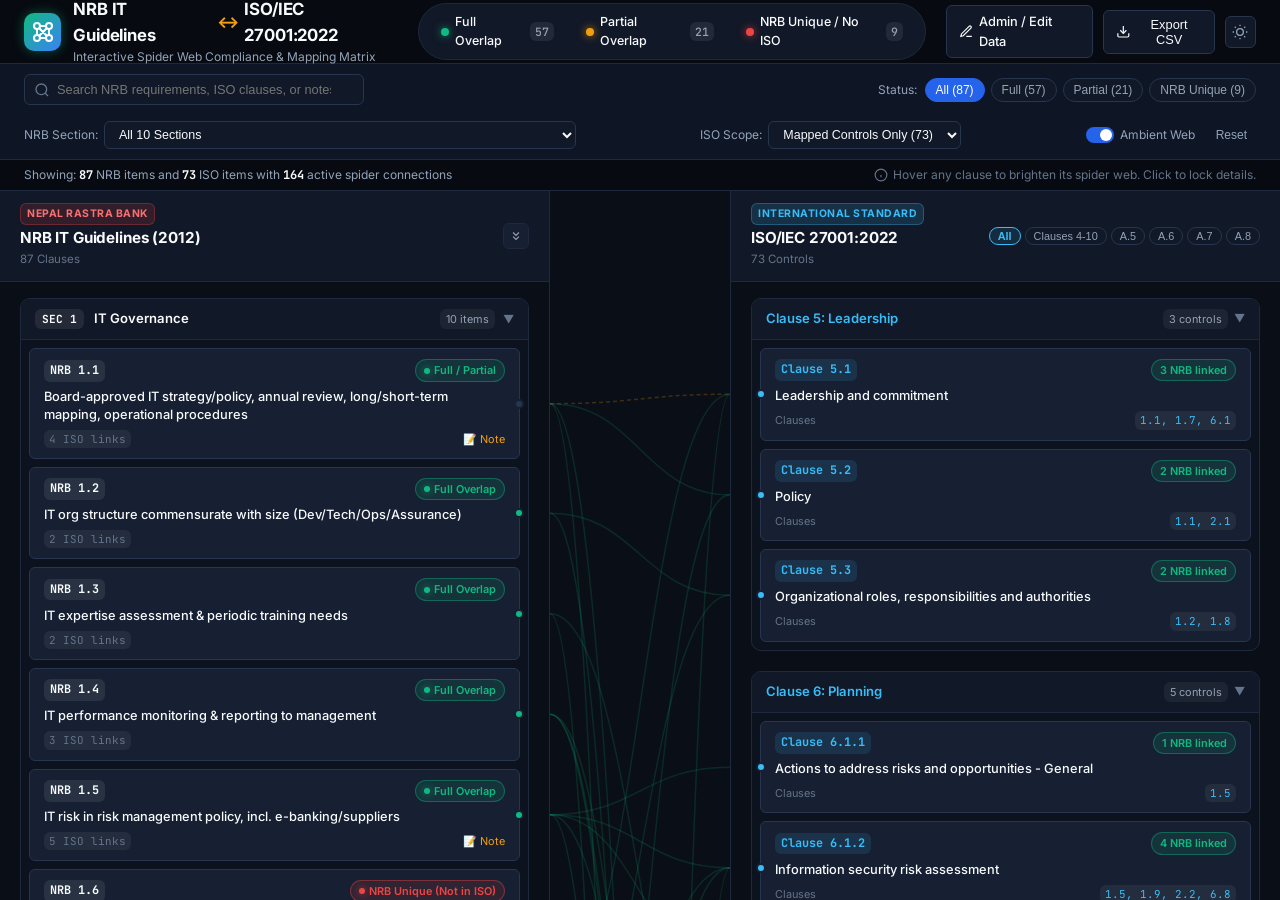
==== commit c321d728: "fix" ====
--- a/index.html
+++ b/index.html
@@ -28,6 +28,8 @@
       </div>
     </div>
 
+
+
     <!-- Quick Legend -->
     <div class="legend-bar">
       <div class="legend-item" data-filter="full" id="legendFull">
@@ -49,6 +51,13 @@
 
     <!-- Actions -->
     <div class="header-actions">
+      <a href="admin.html" class="btn btn-outline" id="btnAdminPanel" title="Open Admin Panel to edit requirements, clauses, and links" style="text-decoration:none;">
+        <svg width="15" height="15" viewBox="0 0 24 24" fill="none" stroke="currentColor" stroke-width="2">
+          <path d="M12 20h9"/>
+          <path d="M16.5 3.5a2.121 2.121 0 0 1 3 3L7 19l-4 1 1-4L16.5 3.5z"/>
+        </svg>
+        <span>Admin / Edit Data</span>
+      </a>
       <button class="btn btn-outline" id="btnExportCsv" title="Export Mappings to CSV">
         <svg width="15" height="15" viewBox="0 0 24 24" fill="none" stroke="currentColor" stroke-width="2">
           <path d="M21 15v4a2 2 0 0 1-2 2H5a2 2 0 0 1-2-2v-4"/>
@@ -128,6 +137,10 @@
       <span class="focus-badge">FOCUS VIEW</span>
       <span class="focus-text" id="focusBannerText">Showing mapped clauses only</span>
       <button class="btn btn-sm btn-outline focus-return-btn" id="btnDeselectFocus" title="Return to full view (Esc)">✕ Deselect / Return</button>
+    </div>
+    <div class="custom-data-badge" id="customDataBadge" style="display: none; align-items: center; gap: 6px; background: rgba(37, 99, 235, 0.18); border: 1px solid rgba(59, 130, 246, 0.4); padding: 3px 10px; border-radius: var(--radius-full); font-size: 0.72rem; color: #93c5fd;">
+      <span>✏️ Custom Data Active</span>
+      <button id="btnResetCustomData" style="background:none; border:none; color:#f87171; text-decoration:underline; cursor:pointer; font-size:0.72rem; font-weight:600; padding:0 2px;" title="Clear edits and reset to baseline data.js">Reset to Defaults</button>
     </div>
     <div class="info-stat">
       <span>Showing:</span> <strong id="visibleNrbCount">87</strong> NRB items
--- a/style.css
+++ b/style.css
@@ -99,6 +99,11 @@
   -webkit-font-smoothing: antialiased;
 }
 
+body {
+  display: flex;
+  flex-direction: column;
+}
+
 /* ==========================================================================
    Header
    ========================================================================== */
@@ -486,8 +491,11 @@
 /* ==========================================================================
    Mapping Workspace Layout
    ========================================================================== */
-.mapping-workspace {
-  display: flex;
+.mapping-workspace,
+.main-layout {
+  display: flex;
+  flex: 1 1 0;
+  min-height: 0;
   height: calc(100vh - 146px);
   position: relative;
   overflow: hidden;
@@ -1335,3 +1343,768 @@
   border-color: #ef4444;
   color: #ffffff;
 }
+
+/* ==========================================================================
+   Admin Panel Styles & Components
+   ========================================================================== */
+body.admin-body {
+  overflow-y: auto !important;
+  height: auto !important;
+  min-height: 100vh;
+  display: flex;
+  flex-direction: column;
+}
+
+.admin-header {
+  position: sticky;
+  top: 0;
+  z-index: 40;
+  backdrop-filter: blur(12px);
+}
+
+.admin-brand-icon {
+  background: linear-gradient(135deg, #3b82f6 0%, #8b5cf6 100%) !important;
+  box-shadow: 0 0 12px rgba(59, 130, 246, 0.4) !important;
+}
+
+.admin-header-actions {
+  display: flex;
+  align-items: center;
+  gap: 10px;
+}
+
+/* KPI Ribbon */
+.admin-kpi-bar {
+  display: grid;
+  grid-template-columns: repeat(auto-fit, minmax(180px, 1fr));
+  gap: 16px;
+  padding: 18px 24px;
+  background-color: var(--bg-header);
+  border-bottom: 1px solid var(--border-subtle);
+}
+
+.kpi-card {
+  background-color: var(--bg-card);
+  border: 1px solid var(--border-subtle);
+  border-radius: var(--radius-md);
+  padding: 14px 18px;
+  display: flex;
+  flex-direction: column;
+  gap: 4px;
+  transition: transform var(--transition-fast), border-color var(--transition-fast);
+}
+
+.kpi-card:hover {
+  border-color: var(--border-card);
+  transform: translateY(-1px);
+}
+
+.kpi-label {
+  font-size: 0.75rem;
+  font-weight: 600;
+  color: var(--text-muted);
+  text-transform: uppercase;
+  letter-spacing: 0.04em;
+}
+
+.kpi-value {
+  font-size: 1.6rem;
+  font-weight: 800;
+  font-family: var(--font-mono);
+  color: var(--text-primary);
+  line-height: 1.1;
+}
+
+.kpi-sub {
+  font-size: 0.72rem;
+  color: var(--text-secondary);
+}
+
+.kpi-pill-group {
+  display: flex;
+  align-items: center;
+  gap: 6px;
+  margin-top: 4px;
+  flex-wrap: wrap;
+}
+
+.kpi-pill {
+  font-size: 0.7rem;
+  padding: 2px 7px;
+  border-radius: var(--radius-full);
+  font-weight: 500;
+}
+
+.kpi-status-card {
+  justify-content: space-between;
+}
+
+.storage-badge {
+  font-size: 0.74rem;
+  font-weight: 600;
+  padding: 3px 8px;
+  border-radius: var(--radius-sm);
+  width: fit-content;
+}
+
+.storage-baseline {
+  background-color: rgba(100, 116, 139, 0.15);
+  color: var(--text-secondary);
+  border: 1px solid rgba(100, 116, 139, 0.3);
+}
+
+.storage-custom {
+  background-color: rgba(16, 185, 129, 0.15);
+  color: #34d399;
+  border: 1px solid rgba(16, 185, 129, 0.35);
+}
+
+.kpi-reset-btn {
+  background: none;
+  border: none;
+  color: var(--text-muted);
+  font-size: 0.72rem;
+  text-decoration: underline;
+  cursor: pointer;
+  text-align: left;
+  padding: 0;
+  transition: color var(--transition-fast);
+}
+
+.kpi-reset-btn:hover {
+  color: #f87171;
+}
+
+/* Tabs Navigation */
+.admin-tabs-nav {
+  display: flex;
+  gap: 8px;
+  padding: 12px 24px 0 24px;
+  background-color: var(--bg-toolbar);
+  border-bottom: 1px solid var(--border-subtle);
+  overflow-x: auto;
+}
+
+.admin-tab-btn {
+  display: inline-flex;
+  align-items: center;
+  gap: 8px;
+  padding: 10px 18px;
+  border: none;
+  background: none;
+  font-size: 0.84rem;
+  font-weight: 600;
+  color: var(--text-secondary);
+  border-bottom: 2px solid transparent;
+  cursor: pointer;
+  transition: all var(--transition-fast);
+  white-space: nowrap;
+}
+
+.admin-tab-btn:hover {
+  color: var(--text-primary);
+  background-color: rgba(255, 255, 255, 0.03);
+}
+
+.admin-tab-btn.active {
+  color: #60a5fa;
+  border-bottom-color: #3b82f6;
+  background-color: rgba(59, 130, 246, 0.08);
+  border-radius: var(--radius-sm) var(--radius-sm) 0 0;
+}
+
+/* Admin Workspace & Panes */
+.admin-workspace {
+  flex: 1;
+  padding: 20px 24px;
+}
+
+.admin-tab-pane {
+  display: none;
+}
+
+.admin-tab-pane.active {
+  display: block;
+}
+
+/* Pane Header & Filters */
+.admin-pane-header {
+  display: flex;
+  align-items: center;
+  justify-content: space-between;
+  gap: 16px;
+  margin-bottom: 16px;
+  flex-wrap: wrap;
+}
+
+.pane-filter-bar {
+  display: flex;
+  align-items: center;
+  gap: 12px;
+  flex-wrap: wrap;
+  flex: 1;
+}
+
+.admin-search-box {
+  display: flex;
+  align-items: center;
+  gap: 8px;
+  background-color: var(--bg-card);
+  border: 1px solid var(--border-card);
+  border-radius: var(--radius-md);
+  padding: 6px 12px;
+  min-width: 280px;
+  color: var(--text-muted);
+}
+
+.admin-search-box input {
+  background: none;
+  border: none;
+  outline: none;
+  color: var(--text-primary);
+  font-size: 0.82rem;
+  width: 100%;
+}
+
+.admin-search-box input::placeholder {
+  color: var(--text-muted);
+}
+
+.admin-filter-group {
+  display: flex;
+  align-items: center;
+  gap: 6px;
+}
+
+.admin-filter-group label {
+  font-size: 0.75rem;
+  color: var(--text-secondary);
+  font-weight: 500;
+}
+
+.admin-filter-group select {
+  background-color: var(--bg-card);
+  border: 1px solid var(--border-card);
+  color: var(--text-primary);
+  padding: 6px 10px;
+  border-radius: var(--radius-md);
+  font-size: 0.8rem;
+  outline: none;
+  cursor: pointer;
+}
+
+/* Admin Tables */
+.admin-table-wrap {
+  background-color: var(--bg-card);
+  border: 1px solid var(--border-card);
+  border-radius: var(--radius-md);
+  overflow-x: auto;
+  box-shadow: var(--shadow-sm);
+  max-height: calc(100vh - 360px);
+}
+
+.admin-table {
+  width: 100%;
+  border-collapse: collapse;
+  text-align: left;
+  font-size: 0.82rem;
+}
+
+.admin-table thead {
+  position: sticky;
+  top: 0;
+  background-color: var(--bg-secondary);
+  z-index: 10;
+  border-bottom: 1px solid var(--border-subtle);
+}
+
+.admin-table th {
+  padding: 10px 14px;
+  font-size: 0.72rem;
+  font-weight: 700;
+  text-transform: uppercase;
+  color: var(--text-muted);
+  letter-spacing: 0.04em;
+  white-space: nowrap;
+}
+
+.admin-table td {
+  padding: 12px 14px;
+  border-bottom: 1px solid var(--border-subtle);
+  vertical-align: middle;
+}
+
+.admin-table tbody tr {
+  transition: background-color var(--transition-fast);
+}
+
+.admin-table tbody tr:hover {
+  background-color: rgba(255, 255, 255, 0.03);
+}
+
+.admin-table-footer {
+  padding: 8px 12px;
+  font-size: 0.75rem;
+  color: var(--text-muted);
+  display: flex;
+  justify-content: flex-end;
+}
+
+/* Table Cells */
+.table-item-cell {
+  display: flex;
+  flex-direction: column;
+  gap: 3px;
+}
+
+.table-text-muted {
+  font-size: 0.74rem;
+  color: var(--text-secondary);
+}
+
+.text-truncate {
+  overflow: hidden;
+  text-overflow: ellipsis;
+  white-space: nowrap;
+}
+
+.table-sec-badge {
+  font-size: 0.7rem;
+  padding: 2px 6px;
+  border-radius: var(--radius-sm);
+  background: rgba(255, 255, 255, 0.04);
+  border: 1px solid var(--border-subtle);
+  color: var(--text-secondary);
+  display: inline-block;
+  white-space: nowrap;
+}
+
+.table-req-text {
+  font-weight: 500;
+  color: var(--text-primary);
+  max-width: 480px;
+  line-height: 1.4;
+}
+
+.table-req-notes {
+  font-size: 0.72rem;
+  color: #93c5fd;
+  margin-top: 3px;
+}
+
+.table-conns-wrap {
+  display: flex;
+  align-items: center;
+  gap: 4px;
+  flex-wrap: wrap;
+  max-width: 280px;
+}
+
+.mini-control-chip {
+  font-size: 0.68rem;
+  font-family: var(--font-mono);
+  background: var(--color-iso-bg);
+  color: var(--color-iso);
+  border: 1px solid rgba(56, 189, 248, 0.3);
+  padding: 1px 5px;
+  border-radius: var(--radius-sm);
+  white-space: nowrap;
+}
+
+.mini-control-chip.chip-nrb {
+  background: rgba(239, 68, 68, 0.12);
+  color: #f87171;
+  border-color: rgba(239, 68, 68, 0.3);
+}
+
+.mini-control-chip-more {
+  font-size: 0.68rem;
+  color: var(--text-muted);
+}
+
+.table-actions {
+  display: inline-flex;
+  align-items: center;
+  gap: 6px;
+}
+
+.btn-action-icon {
+  background: none;
+  border: 1px solid var(--border-card);
+  border-radius: var(--radius-sm);
+  padding: 4px 6px;
+  cursor: pointer;
+  font-size: 0.85rem;
+  transition: all var(--transition-fast);
+}
+
+.btn-action-icon:hover {
+  background-color: var(--bg-card-hover);
+  border-color: var(--border-active);
+  transform: scale(1.08);
+}
+
+/* Modals */
+.admin-modal-overlay {
+  position: fixed;
+  inset: 0;
+  background-color: rgba(0, 0, 0, 0.7);
+  backdrop-filter: blur(6px);
+  z-index: 100;
+  display: flex;
+  align-items: center;
+  justify-content: center;
+  padding: 20px;
+}
+
+.admin-modal {
+  background-color: var(--bg-drawer);
+  border: 1px solid var(--border-card);
+  border-radius: var(--radius-lg);
+  box-shadow: var(--shadow-lg);
+  width: 100%;
+  max-width: 600px;
+  max-height: 90vh;
+  display: flex;
+  flex-direction: column;
+  overflow: hidden;
+  animation: modalScaleIn 0.2s ease-out;
+}
+
+.admin-modal-lg {
+  max-width: 750px;
+}
+
+@keyframes modalScaleIn {
+  from { transform: scale(0.95); opacity: 0; }
+  to { transform: scale(1); opacity: 1; }
+}
+
+.admin-modal-header {
+  padding: 16px 20px;
+  border-bottom: 1px solid var(--border-subtle);
+  display: flex;
+  align-items: center;
+  justify-content: space-between;
+}
+
+.admin-modal-header h3 {
+  font-size: 1.05rem;
+  font-weight: 700;
+}
+
+.modal-close-btn {
+  background: none;
+  border: none;
+  color: var(--text-muted);
+  font-size: 1.1rem;
+  cursor: pointer;
+  padding: 4px 8px;
+  border-radius: var(--radius-sm);
+}
+
+.modal-close-btn:hover {
+  color: var(--text-primary);
+  background-color: var(--bg-card-hover);
+}
+
+.admin-modal-body {
+  padding: 20px;
+  overflow-y: auto;
+  display: flex;
+  flex-direction: column;
+  gap: 16px;
+}
+
+.form-row {
+  display: flex;
+  gap: 14px;
+}
+
+.form-group {
+  display: flex;
+  flex-direction: column;
+  gap: 6px;
+}
+
+.form-group label {
+  font-size: 0.78rem;
+  font-weight: 600;
+  color: var(--text-secondary);
+}
+
+.form-group label .required {
+  color: #ef4444;
+}
+
+.form-group input,
+.form-group select,
+.form-group textarea {
+  background-color: var(--bg-card);
+  border: 1px solid var(--border-card);
+  border-radius: var(--radius-md);
+  padding: 8px 12px;
+  color: var(--text-primary);
+  font-size: 0.84rem;
+  font-family: inherit;
+  outline: none;
+  transition: border-color var(--transition-fast);
+}
+
+.form-group input:focus,
+.form-group select:focus,
+.form-group textarea:focus {
+  border-color: var(--border-active);
+  box-shadow: 0 0 0 2px rgba(59, 130, 246, 0.2);
+}
+
+.modal-sub-section {
+  background-color: rgba(255, 255, 255, 0.02);
+  border: 1px solid var(--border-subtle);
+  border-radius: var(--radius-md);
+  padding: 14px;
+  margin-top: 4px;
+}
+
+.sub-section-header {
+  display: flex;
+  align-items: center;
+  justify-content: space-between;
+  margin-bottom: 10px;
+}
+
+.sub-section-header h4 {
+  font-size: 0.82rem;
+  font-weight: 700;
+  color: var(--text-secondary);
+}
+
+.mapped-chips-container {
+  display: flex;
+  flex-wrap: wrap;
+  gap: 8px;
+  min-height: 36px;
+  align-items: center;
+}
+
+.modal-mapped-chip {
+  display: inline-flex;
+  align-items: center;
+  gap: 6px;
+  background-color: var(--bg-card);
+  border: 1px solid var(--border-card);
+  padding: 3px 8px;
+  border-radius: var(--radius-sm);
+  font-size: 0.74rem;
+}
+
+.chip-remove-btn {
+  background: none;
+  border: none;
+  color: #f87171;
+  font-size: 0.8rem;
+  cursor: pointer;
+  padding: 0 2px;
+  font-weight: bold;
+}
+
+.chip-remove-btn:hover {
+  color: #ef4444;
+}
+
+.admin-modal-footer {
+  padding: 16px 20px;
+  border-top: 1px solid var(--border-subtle);
+  display: flex;
+  justify-content: flex-end;
+  gap: 10px;
+}
+
+/* Toast Notification */
+.admin-toast {
+  position: fixed;
+  bottom: 24px;
+  right: 24px;
+  background-color: #10b981;
+  color: #ffffff;
+  padding: 10px 18px;
+  border-radius: var(--radius-md);
+  box-shadow: var(--shadow-lg);
+  font-size: 0.82rem;
+  font-weight: 600;
+  z-index: 200;
+  transform: translateY(100px);
+  opacity: 0;
+  transition: transform 0.3s ease, opacity 0.3s ease;
+  pointer-events: none;
+}
+
+.admin-toast.show {
+  transform: translateY(0);
+  opacity: 1;
+}
+
+/* Backup / Export Tab Styles */
+.backup-grid {
+  display: grid;
+  grid-template-columns: repeat(auto-fit, minmax(320px, 1fr));
+  gap: 20px;
+}
+
+.admin-card {
+  background-color: var(--bg-card);
+  border: 1px solid var(--border-card);
+  border-radius: var(--radius-lg);
+  padding: 20px;
+  display: flex;
+  flex-direction: column;
+  gap: 12px;
+}
+
+.card-desc {
+  font-size: 0.8rem;
+  color: var(--text-secondary);
+  line-height: 1.4;
+}
+
+.card-action-row {
+  display: flex;
+  gap: 10px;
+  flex-wrap: wrap;
+  margin-top: 4px;
+}
+
+.card-note {
+  font-size: 0.74rem;
+  color: var(--text-muted);
+  background-color: rgba(255, 255, 255, 0.03);
+  padding: 8px 12px;
+  border-radius: var(--radius-sm);
+  border-left: 2px solid #3b82f6;
+}
+
+.card-header-with-actions {
+  display: flex;
+  align-items: center;
+  justify-content: space-between;
+  margin-bottom: 10px;
+}
+
+.raw-json-textarea {
+  width: 100%;
+  height: 380px;
+  background-color: #06090e;
+  border: 1px solid var(--border-card);
+  border-radius: var(--radius-md);
+  color: #a5f3fc;
+  font-family: var(--font-mono);
+  font-size: 0.75rem;
+  padding: 12px;
+  line-height: 1.5;
+  resize: vertical;
+  outline: none;
+}
+
+.raw-json-textarea:focus {
+  border-color: var(--border-active);
+}
+
+
+/* ==========================================================================
+   Version 2 Tier Filters & Badges
+   ========================================================================== */
+.tier-pill-btn {
+  font-size: 0.72rem;
+  padding: 4px 10px;
+}
+
+.tier-primary-btn.active {
+  background-color: #2563eb !important;
+  color: #ffffff !important;
+  border-color: #3b82f6 !important;
+}
+
+.tier-secondary-btn.active {
+  background-color: #7c3aed !important;
+  color: #ffffff !important;
+  border-color: #8b5cf6 !important;
+}
+
+.tier-tag {
+  display: inline-flex;
+  align-items: center;
+  gap: 3px;
+  font-size: 0.65rem;
+  font-weight: 700;
+  padding: 1px 5px;
+  border-radius: var(--radius-sm);
+  letter-spacing: 0.03em;
+}
+
+.tier-tag-primary {
+  background-color: rgba(37, 99, 235, 0.15);
+  color: #60a5fa;
+  border: 1px solid rgba(37, 99, 235, 0.3);
+}
+
+.tier-tag-secondary {
+  background-color: rgba(139, 92, 246, 0.15);
+  color: #c084fc;
+  border: 1px solid rgba(139, 92, 246, 0.3);
+}
+
+/* Secondary Spider Line Styles */
+.spider-line.tier-secondary {
+  stroke-dasharray: 6, 4;
+}
+
+.spider-line.tier-secondary.is-active {
+  animation: dashMove 1s linear infinite;
+}
+
+@keyframes dashMove {
+  from { stroke-dashoffset: 20; }
+  to { stroke-dashoffset: 0; }
+}
+
+/* Floating Tooltip Enhancements for v2 */
+.tooltip-tier-badge {
+  display: inline-block;
+  font-size: 0.65rem;
+  font-weight: 700;
+  padding: 1px 6px;
+  border-radius: var(--radius-sm);
+  margin-bottom: 4px;
+  text-transform: uppercase;
+  letter-spacing: 0.05em;
+}
+
+.tooltip-tier-primary {
+  background-color: rgba(37, 99, 235, 0.25);
+  color: #93c5fd;
+  border: 1px solid rgba(37, 99, 235, 0.5);
+}
+
+.tooltip-tier-secondary {
+  background-color: rgba(139, 92, 246, 0.25);
+  color: #d8b4fe;
+  border: 1px solid rgba(139, 92, 246, 0.5);
+}
+
+.tooltip-rationale {
+  font-size: 0.72rem;
+  color: #cbd5e1;
+  background-color: rgba(15, 23, 42, 0.6);
+  padding: 5px 8px;
+  border-radius: var(--radius-sm);
+  border-left: 2px solid #3b82f6;
+  margin-top: 4px;
+  white-space: normal;
+  max-width: 320px;
+  line-height: 1.4;
+}
+
+.tooltip-rationale.is-secondary {
+  border-left-color: #8b5cf6;
+}
+
